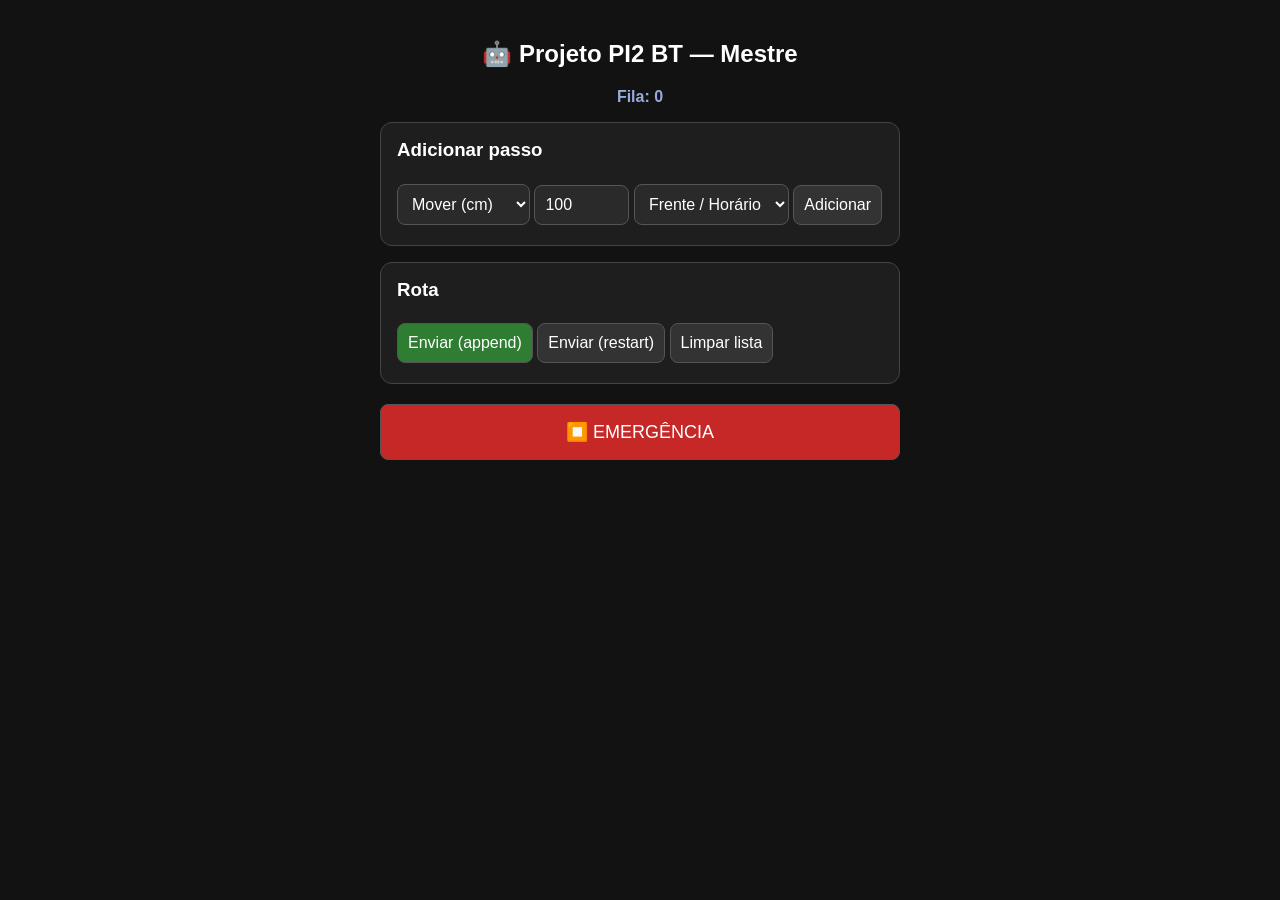
==== esp_master/main/interface/index.html @ 56179489 "feat: integracao mestre<->escravo por UART (protocolo 3 bytes) esp_master: Wi-Fi + servidor web (rot" ====
<!DOCTYPE html>
<html lang="pt-br">
<head>
    <meta charset="UTF-8">
    <meta name="viewport" content="width=device-width, initial-scale=1.0">
    <title>Projeto PI2 BT — Mestre</title>
    <link rel="stylesheet" href="style.css">
</head>
<body>
    <h2>🤖 Projeto PI2 BT — Mestre</h2>
    <div id="status">Fila: 0</div>

    <div class="card">
        <h3>Adicionar passo</h3>
        <select id="tipo">
            <option value="mover">Mover (cm)</option>
            <option value="girar">Girar (graus)</option>
        </select>
        <input id="valor" type="number" value="100" min="0" max="16383">
        <select id="direcao">
            <option value="forward">Frente / Horário</option>
            <option value="anticlockwise">Anti-horário</option>
        </select>
        <button onclick="addPasso()">Adicionar</button>
    </div>

    <div class="card">
        <h3>Rota</h3>
        <ol id="lista"></ol>
        <button class="primary" onclick="enviar('append')">Enviar (append)</button>
        <button onclick="enviar('restart')">Enviar (restart)</button>
        <button onclick="limpar()">Limpar lista</button>
    </div>

    <button class="stop" onclick="emergencia()">⏹️ EMERGÊNCIA</button>
    <div id="msg"></div>

    <script src="app.js"></script>
</body>
</html>
---- esp_master/main/interface/style.css ----
* { box-sizing: border-box; }
body {
    font-family: Arial, sans-serif;
    background: #121212;
    color: #fff;
    margin: 0;
    padding: 20px;
    max-width: 560px;
    margin: 0 auto;
}
h2 { text-align: center; }
#status {
    text-align: center;
    color: #9ad;
    margin-bottom: 16px;
    font-weight: 700;
}
.card {
    background: #1e1e1e;
    border: 1px solid #444;
    border-radius: 12px;
    padding: 16px;
    margin-bottom: 16px;
}
h3 { margin-top: 0; }
select, input, button {
    font-size: 16px;
    padding: 10px;
    border-radius: 8px;
    border: 1px solid #555;
    background: #2a2a2a;
    color: #fff;
    margin: 4px 0;
}
button { cursor: pointer; background: #333; }
button:active { transform: scale(0.97); }
button.primary { background: #2e7d32; }
button.stop { background: #c62828; width: 100%; padding: 16px; font-size: 18px; }
ol { padding-left: 20px; }
li { padding: 4px 0; }
#msg { text-align: center; color: #bbb; margin-top: 12px; min-height: 20px; }
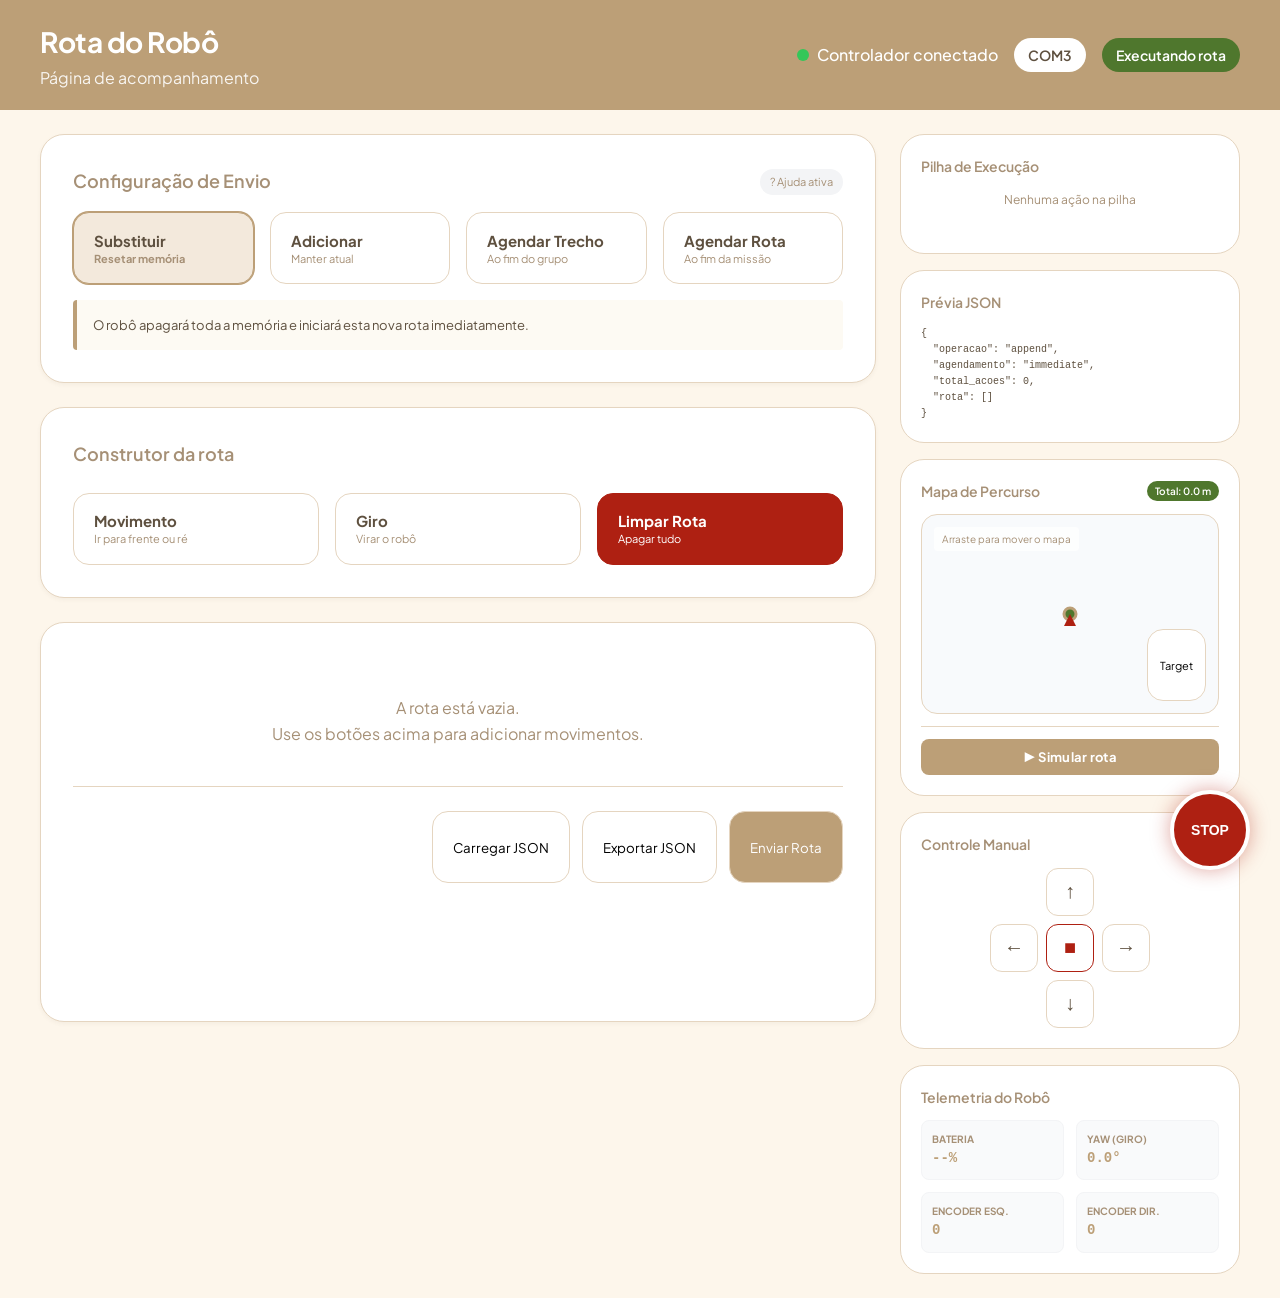
==== commit 2bb077c0: "feat(master): integra a interface da equipe (route builder) com o backend Substitui a pagina minima " ====
--- a/esp_master/main/interface/index.html
+++ b/esp_master/main/interface/index.html
@@ -1,40 +1,181 @@
 <!DOCTYPE html>
-<html lang="pt-br">
+<html lang="pt-BR">
 <head>
-    <meta charset="UTF-8">
-    <meta name="viewport" content="width=device-width, initial-scale=1.0">
-    <title>Projeto PI2 BT — Mestre</title>
-    <link rel="stylesheet" href="style.css">
+  <meta charset="UTF-8">
+  <meta name="viewport" content="width=device-width, initial-scale=1.0">
+  <title>Rota do Robô — ESP32-S3</title>
+  <link rel="preconnect" href="https://fonts.googleapis.com">
+  <link rel="preconnect" href="https://fonts.gstatic.com" crossorigin>
+  <link href="https://fonts.googleapis.com/css2?family=Plus+Jakarta+Sans:wght@400;500;600;700&display=swap" rel="stylesheet">
+  <link rel="stylesheet" href="style.css">
 </head>
 <body>
-    <h2>🤖 Projeto PI2 BT — Mestre</h2>
-    <div id="status">Fila: 0</div>
 
-    <div class="card">
-        <h3>Adicionar passo</h3>
-        <select id="tipo">
-            <option value="mover">Mover (cm)</option>
-            <option value="girar">Girar (graus)</option>
-        </select>
-        <input id="valor" type="number" value="100" min="0" max="16383">
-        <select id="direcao">
-            <option value="forward">Frente / Horário</option>
-            <option value="anticlockwise">Anti-horário</option>
-        </select>
-        <button onclick="addPasso()">Adicionar</button>
+<header class="main-header">
+  <div class="header-titles">
+    <h1>Rota do Robô</h1>
+    <p>Página de acompanhamento</p>
+  </div>
+  <div class="header-status">
+    <div class="status-indicator">
+      <div class="dot"></div>
+      <span>Controlador conectado</span>
     </div>
+    <div class="badge">COM3</div>
+    <div class="badge badge-success">Executando rota</div>
+  </div>
+</header>
 
-    <div class="card">
-        <h3>Rota</h3>
-        <ol id="lista"></ol>
-        <button class="primary" onclick="enviar('append')">Enviar (append)</button>
-        <button onclick="enviar('restart')">Enviar (restart)</button>
-        <button onclick="limpar()">Limpar lista</button>
+<button class="btn-emergency-global" onclick="paradaEmergenciaGlobal()" title="PARADA DE EMERGÊNCIA">STOP</button>
+
+<div class="container">
+  <main class="main-content">
+    
+    <!-- CONFIGURAÇÃO DE ENVIO -->
+    <section class="section-card">
+      <div style="display: flex; justify-content: space-between; align-items: center; margin-bottom: 16px;">
+        <h2 class="section-title" style="margin-bottom: 0;">Configuração de Envio</h2>
+        <div style="font-size: 11px; color: var(--text-muted); background: #f3f4f6; padding: 4px 10px; border-radius: 100px;">? Ajuda ativa</div>
+      </div>
+      <div class="builder-controls sched-grid">
+        <button class="btn-build active" id="mode-restart" onclick="definirConfigEnvio('restart')">
+          <span class="btn-title">Substituir</span>
+          <span class="btn-subtitle">Resetar memória</span>
+        </button>
+        <button class="btn-build" id="mode-append" onclick="definirConfigEnvio('append')">
+          <span class="btn-title">Adicionar</span>
+          <span class="btn-subtitle">Manter atual</span>
+        </button>
+        <button class="btn-build" id="mode-end_path" onclick="definirConfigEnvio('end_path')">
+          <span class="btn-title">Agendar Trecho</span>
+          <span class="btn-subtitle">Ao fim do grupo</span>
+        </button>
+        <button class="btn-build" id="mode-end_route" onclick="definirConfigEnvio('end_route')">
+          <span class="btn-title">Agendar Rota</span>
+          <span class="btn-subtitle">Ao fim da missão</span>
+        </button>
+      </div>
+      <div id="envio-help" class="help-box">
+        O robô apagará toda a memória e iniciará esta nova rota imediatamente.
+      </div>
+    </section>
+
+    <!-- CONSTRUTOR DA ROTA -->
+    <section class="section-card">
+      <h2 class="section-title">Construtor da rota</h2>
+      <div class="builder-controls grid-3">
+        <button class="btn-build" onclick="adicionarAcaoRapida('mover')">
+          <span class="btn-title">Movimento</span>
+          <span class="btn-subtitle">Ir para frente ou ré</span>
+        </button>
+        <button class="btn-build" onclick="adicionarAcaoRapida('girar')">
+          <span class="btn-title">Giro</span>
+          <span class="btn-subtitle">Virar o robô</span>
+        </button>
+        <button class="btn-build btn-danger-solid" onclick="resetarRota()">
+          <span class="btn-title">Limpar Rota</span>
+          <span class="btn-subtitle">Apagar tudo</span>
+        </button>
+      </div>
+    </section>
+
+    <!-- LISTA DE ROTA (Onde os paths aparecem) -->
+    <section class="section-card route-builder-area">
+      <div id="listaPaths">
+        <!-- Injetado via JS -->
+      </div>
+      <div class="mt-auto" style="padding-top: 24px; border-top: 1px solid var(--border); display: flex; justify-content: flex-end; gap: 12px; flex-wrap: wrap;">
+         <input type="file" id="inputArquivo" style="display: none;" onchange="carregarJSON(event)">
+         <button class="btn-build" onclick="document.getElementById('inputArquivo').click()">Carregar JSON</button>
+         <button class="btn-build" onclick="baixarJSON()">Exportar JSON</button>
+         <button class="btn-build" style="background: var(--accent); color: white;" onclick="enviarRota()">Enviar Rota</button>
+      </div>
+    </section>
+
+  </main>
+
+  <aside class="sidebar">
+    <div class="side-panel">
+       <!-- Conteúdo lateral aqui (ex: Pilha, Preview JSON) -->
+       <div style="padding: 20px;">
+         <h3 class="section-title" style="font-size: 14px; margin-bottom: 12px;">Pilha de Execução</h3>
+         <div id="listaPilha"></div>
+       </div>
     </div>
+    <div class="side-panel">
+      <div style="padding: 20px;">
+         <h3 class="section-title" style="font-size: 14px; margin-bottom: 12px;">Prévia JSON</h3>
+         <pre id="previaJson" style="font-size: 10px; overflow: auto; max-height: 200px;"></pre>
+       </div>
+    </div>
+    <div class="side-panel">
+      <div style="padding: 20px;">
+        <div style="display: flex; justify-content: space-between; align-items: center; margin-bottom: 12px;">
+          <h3 class="section-title" style="font-size: 14px; margin-bottom: 0;">Mapa de Percurso</h3>
+          <div class="badge badge-success" id="distanciaTotal" style="font-size: 10px; padding: 2px 8px;">Total: 0.0 m</div>
+        </div>
+        <div class="canvas-container mini-map">
+          <canvas id="canvasRota"></canvas>
+          <div class="canvas-controls">
+            <button class="btn-build btn-sm" onclick="centralizarCanvas()">Target</button>
+          </div>
+          <div class="canvas-hint">Arraste para mover o mapa</div>
+        </div>
+        <div class="sim-controls" id="simControls">
+          <button class="btn-simular" id="btnSimular" onclick="iniciarSimulacao()">&#9654; Simular rota</button>
+          <div class="sim-running" id="simRunning" style="display:none;">
+            <div class="sim-status" id="simStatus"></div>
+            <div class="sim-btns">
+              <button class="btn-sim-pill" id="btnPausar" onclick="pausarSimulacao()">&#10074;&#10074; Pausar</button>
+              <button class="btn-sim-pill" id="btnReiniciar" onclick="reiniciarSimulacao()">&#8635; Reiniciar</button>
+              <button class="btn-sim-pill btn-sim-speed" id="btnVelocidade" onclick="alternarVelocidade()">2&times;</button>
+            </div>
+          </div>
+        </div>
+      </div>
+    </div>
+    <div class="side-panel">
+      <div style="padding: 20px;">
+        <h3 class="section-title" style="font-size: 14px; margin-bottom: 12px;">Controle Manual</h3>
+        <div class="d-pad">
+          <button class="btn-ctrl" onmousedown="comandoManual('frente')" onmouseup="comandoManual('parar')" title="Frente">↑</button>
+          <div class="d-pad-mid">
+            <button class="btn-ctrl" onmousedown="comandoManual('esquerda')" onmouseup="comandoManual('parar')" title="Esquerda">←</button>
+            <button class="btn-ctrl btn-stop" onclick="comandoManual('parar')" title="Parar">■</button>
+            <button class="btn-ctrl" onmousedown="comandoManual('direita')" onmouseup="comandoManual('parar')" title="Direita">→</button>
+          </div>
+          <button class="btn-ctrl" onmousedown="comandoManual('re')" onmouseup="comandoManual('parar')" title="Ré">↓</button>
+        </div>
+      </div>
+    </div>
+    <div class="side-panel">
+      <div style="padding: 20px;">
+        <h3 class="section-title" style="font-size: 14px; margin-bottom: 12px;">Telemetria do Robô</h3>
+        <div class="telemetria-grid">
+          <div class="tel-item">
+            <span class="tel-label">Bateria</span>
+            <span class="tel-value" id="telBateria">--%</span>
+          </div>
+          <div class="tel-item">
+            <span class="tel-label">Yaw (Giro)</span>
+            <span class="tel-value" id="telYaw">0.0°</span>
+          </div>
+          <div class="tel-item">
+            <span class="tel-label">Encoder Esq.</span>
+            <span class="tel-value" id="telEncEsq">0</span>
+          </div>
+          <div class="tel-item">
+            <span class="tel-label">Encoder Dir.</span>
+            <span class="tel-value" id="telEncDir">0</span>
+          </div>
+        </div>
+      </div>
+    </div>
+  </aside>
+</div>
 
-    <button class="stop" onclick="emergencia()">⏹️ EMERGÊNCIA</button>
-    <div id="msg"></div>
+<div id="notificacao"></div>
 
-    <script src="app.js"></script>
+<script src="app.js"></script>
 </body>
 </html>
--- a/esp_master/main/interface/style.css
+++ b/esp_master/main/interface/style.css
@@ -1,41 +1,727 @@
-* { box-sizing: border-box; }
+/* ═══════════════════════════════════════════
+   FONTE
+═══════════════════════════════════════════ */
+@import url('https://fonts.googleapis.com/css2?family=Plus+Jakarta+Sans:wght@400;500;600;700&display=swap');
+
+/* ═══════════════════════════════════════════
+   TEMA BEGE (NOVO DESIGN)
+═══════════════════════════════════════════ */
+:root {
+  --bg:          #fdf6eb;
+  --header-bg:   #bc9f77;
+  --card-bg:     #ffffff;
+  --border:      #e5d5c0;
+  --text-main:   #5e503f;
+  --text-muted:  #a69076;
+  --accent:      #bc9f77;
+  --accent-dim:  #f3e9dc;
+  
+  --success:     #4f772d;
+  --success-bg:  #4f772d;
+  --danger:      #ae2012;
+  --danger-hover:#8b1a0e;
+  
+  --shadow-sm: 0 2px 4px rgba(94, 80, 63, 0.05);
+  --shadow-md: 0 4px 12px rgba(94, 80, 63, 0.08);
+  
+  --radius-lg: 24px;
+  --radius-md: 16px;
+  --radius-sm: 8px;
+}
+
+/* ═══════════════════════════════════════════
+   RESET E BASE
+═══════════════════════════════════════════ */
+*, *::before, *::after {
+  box-sizing: border-box;
+  margin: 0;
+  padding: 0;
+}
+
 body {
-    font-family: Arial, sans-serif;
-    background: #121212;
-    color: #fff;
-    margin: 0;
+  font-family: 'Plus Jakarta Sans', sans-serif;
+  background-color: var(--bg);
+  color: var(--text-main);
+  line-height: 1.6;
+  -webkit-font-smoothing: antialiased;
+}
+
+/* ═══════════════════════════════════════════
+   HEADER
+═══════════════════════════════════════════ */
+.main-header {
+  background-color: var(--header-bg);
+  color: #ffffff;
+  padding: 20px 40px;
+  display: flex;
+  justify-content: space-between;
+  align-items: center;
+}
+
+.header-titles h1 {
+  font-size: 28px;
+  font-weight: 700;
+  letter-spacing: -0.5px;
+}
+
+.header-titles p {
+  font-size: 16px;
+  opacity: 0.9;
+}
+
+.header-status {
+  display: flex;
+  align-items: center;
+  gap: 16px;
+}
+
+.status-indicator {
+  display: flex;
+  align-items: center;
+  gap: 8px;
+  font-weight: 500;
+}
+
+.dot {
+  width: 12px;
+  height: 12px;
+  background-color: #34c759;
+  border-radius: 50%;
+}
+
+.badge {
+  background-color: #ffffff;
+  color: var(--text-main);
+  padding: 6px 14px;
+  border-radius: 100px;
+  font-size: 14px;
+  font-weight: 600;
+}
+
+.canvas-container.mini-map {
+  height: 200px;
+  cursor: move;
+}
+
+.canvas-hint {
+  position: absolute;
+  top: 12px;
+  left: 12px;
+  font-size: 10px;
+  background: rgba(255, 255, 255, 0.8);
+  padding: 4px 8px;
+  border-radius: 4px;
+  color: var(--text-muted);
+  pointer-events: none;
+}
+
+.badge-success {
+  background-color: var(--success);
+  color: #ffffff;
+}
+
+/* ═══════════════════════════════════════════
+   LAYOUT
+═══════════════════════════════════════════ */
+.container {
+  display: grid;
+  grid-template-columns: 1fr 340px;
+  gap: 24px;
+  padding: 24px 40px;
+  max-width: 1600px;
+  margin: 0 auto;
+}
+
+.main-content {
+  display: flex;
+  flex-direction: column;
+  gap: 24px;
+}
+
+.sidebar {
+  display: flex;
+  flex-direction: column;
+  gap: 16px;
+}
+
+/* ═══════════════════════════════════════════
+   CARDS & SEÇÕES
+═══════════════════════════════════════════ */
+.section-card {
+  background: var(--card-bg);
+  border: 1px solid var(--border);
+  border-radius: var(--radius-lg);
+  padding: 32px;
+  box-shadow: var(--shadow-sm);
+}
+
+.section-title {
+  font-size: 18px;
+  font-weight: 600;
+  color: var(--text-muted);
+  margin-bottom: 24px;
+}
+
+/* ═══════════════════════════════════════════
+   OPERAÇÃO (CARDS LADO A LADO)
+═══════════════════════════════════════════ */
+.op-grid {
+  display: grid;
+  grid-template-columns: 1fr 1fr;
+  gap: 20px;
+}
+
+.op-card {
+  border: 1px solid var(--border);
+  border-radius: var(--radius-md);
+  padding: 20px;
+  cursor: pointer;
+  transition: all 0.2s ease;
+  display: flex;
+  flex-direction: column;
+  gap: 4px;
+}
+
+.op-card:hover {
+  background-color: var(--accent-dim);
+  border-color: var(--accent);
+}
+
+.op-card.active {
+  border-color: var(--accent);
+  background-color: var(--accent-dim);
+  box-shadow: 0 0 0 1px var(--accent);
+}
+
+.op-header {
+  display: flex;
+  justify-content: space-between;
+  align-items: center;
+  margin-bottom: 4px;
+}
+
+.op-name {
+  font-weight: 700;
+  font-size: 16px;
+}
+
+.op-tag {
+  background-color: #dbeafe;
+  color: #1e40af;
+  font-size: 12px;
+  padding: 2px 8px;
+  border-radius: 100px;
+  font-weight: 600;
+}
+
+.op-desc {
+  font-size: 13px;
+  color: var(--text-muted);
+}
+
+/* ═══════════════════════════════════════════
+   CONSTRUTOR (BOTÕES)
+═══════════════════════════════════════════ */
+.builder-controls {
+  display: grid;
+  grid-template-columns: repeat(auto-fit, minmax(180px, 1fr));
+  gap: 16px;
+  align-items: stretch;
+}
+
+.btn-build {
+  background: #ffffff;
+  border: 1px solid var(--border);
+  padding: 16px 20px;
+  border-radius: var(--radius-md);
+  cursor: pointer;
+  font-family: inherit;
+  transition: all 0.2s;
+  text-align: center;
+  display: flex;
+  flex-direction: column;
+  justify-content: center;
+  min-height: 72px;
+}
+
+.btn-build:hover {
+  background-color: var(--accent-dim);
+  border-color: var(--accent);
+}
+
+.btn-build.active {
+  background-color: var(--accent-dim);
+  border-color: var(--accent);
+  box-shadow: 0 0 0 1px var(--accent);
+  font-weight: 700;
+}
+
+.builder-controls.grid-3 {
+  grid-template-columns: repeat(auto-fit, minmax(220px, 1fr));
+}
+
+.builder-controls.sched-grid {
+  grid-template-columns: repeat(4, 1fr);
+}
+
+@media (max-width: 768px) {
+  .builder-controls.sched-grid {
+    grid-template-columns: 1fr 1fr;
+  }
+}
+
+.help-box {
+  margin-top: 16px;
+  padding: 12px 16px;
+  background: #fdfaf3;
+  border-left: 4px solid var(--accent);
+  border-radius: 4px;
+  font-size: 13px;
+  color: var(--text-main);
+  line-height: 1.4;
+  min-height: 50px;
+  display: flex;
+  align-items: center;
+}
+
+.btn-danger-solid {
+  background-color: var(--danger) !important;
+  border-color: var(--danger) !important;
+  color: white !important;
+}
+
+.btn-danger-solid:hover {
+  background-color: var(--danger-hover) !important;
+  box-shadow: 0 4px 12px rgba(174, 32, 18, 0.3);
+}
+
+.btn-danger-solid .btn-title,
+.btn-danger-solid .btn-subtitle {
+  color: white !important;
+}
+
+.btn-build .btn-title {
+  display: block;
+  font-weight: 700;
+  font-size: 15px;
+  color: var(--text-main);
+  line-height: 1.2;
+  margin-bottom: 2px;
+}
+
+.btn-build .btn-subtitle {
+  font-size: 11px;
+  color: var(--text-muted);
+}
+
+.btn-danger {
+  background-color: var(--danger);
+  color: #ffffff;
+  border: none;
+  font-weight: 700;
+  font-size: 14px;
+  padding: 16px 20px;
+  border-radius: var(--radius-md);
+  cursor: pointer;
+  transition: background 0.2s;
+  display: flex;
+  align-items: center;
+  justify-content: center;
+  min-height: 72px;
+  text-transform: uppercase;
+  letter-spacing: 0.5px;
+}
+
+.btn-danger:hover {
+  background-color: var(--danger-hover);
+}
+
+/* ═══════════════════════════════════════════
+   SIDEBAR CARDS
+═══════════════════════════════════════════ */
+.side-panel {
+  background: var(--card-bg);
+  border: 1px solid var(--border);
+  border-radius: var(--radius-lg);
+  min-height: 120px;
+}
+
+/* ═══════════════════════════════════════════
+   LISTA DE ROTA
+═══════════════════════════════════════════ */
+.route-builder-area {
+  min-height: 400px;
+}
+
+/* ═══════════════════════════════════════════
+   NOTIFICAÇÃO
+═══════════════════════════════════════════ */
+#notificacao {
+  position: fixed;
+  bottom: 130px;
+  right: 30px;
+  padding: 16px 24px;
+  border-radius: 12px;
+  background: var(--text-main);
+  color: #ffffff;
+  font-weight: 600;
+  transform: translateY(100px);
+  opacity: 0;
+  transition: all 0.3s cubic-bezier(0.175, 0.885, 0.32, 1.275);
+  z-index: 1000;
+}
+
+#notificacao.visivel {
+  transform: translateY(0);
+  opacity: 1;
+}
+
+#notificacao.sucesso { background-color: var(--success); }
+#notificacao.erro { background-color: var(--danger); }
+
+/* Utility */
+.mt-auto { margin-top: auto; }
+.flex-row { display: flex; align-items: center; gap: 12px; }
+
+/* ═══════════════════════════════════════════
+   CONTROLE MANUAL (D-PAD)
+═══════════════════════════════════════════ */
+.d-pad {
+  display: flex;
+  flex-direction: column;
+  align-items: center;
+  gap: 8px;
+}
+
+.d-pad-mid {
+  display: flex;
+  gap: 8px;
+}
+
+.btn-ctrl {
+  width: 48px;
+  height: 48px;
+  border-radius: 12px;
+  border: 1px solid var(--border);
+  background: white;
+  color: var(--text-main);
+  font-size: 20px;
+  font-weight: 700;
+  cursor: pointer;
+  transition: all 0.2s;
+  display: flex;
+  align-items: center;
+  justify-content: center;
+}
+
+.btn-ctrl:hover {
+  background: var(--accent-dim);
+}
+
+.btn-ctrl:active {
+  background: var(--accent);
+  color: white;
+  transform: scale(0.95);
+}
+
+.btn-stop {
+  color: var(--danger);
+  border-color: var(--danger);
+}
+
+.btn-stop:hover {
+  background: #fee2e2;
+}
+
+.btn-stop:active {
+  background: var(--danger);
+}
+
+/* ═══════════════════════════════════════════
+   TELEMETRIA
+═══════════════════════════════════════════ */
+.telemetria-grid {
+  display: grid;
+  grid-template-columns: 1fr 1fr;
+  gap: 12px;
+}
+
+.tel-item {
+  background: #f9fafb;
+  padding: 10px;
+  border-radius: 8px;
+  border: 1px solid #f3f4f6;
+}
+
+.tel-label {
+  display: block;
+  font-size: 10px;
+  color: var(--text-muted);
+  text-transform: uppercase;
+  font-weight: 700;
+}
+
+.tel-value {
+  display: block;
+  font-size: 14px;
+  font-weight: 700;
+  color: var(--accent);
+  font-family: monospace;
+}
+
+/* ═══════════════════════════════════════════
+   EMERGÊNCIA GLOBAL & CANVAS
+═══════════════════════════════════════════ */
+.btn-emergency-global {
+  position: fixed;
+  bottom: 30px;
+  right: 30px;
+  width: 80px;
+  height: 80px;
+  border-radius: 50%;
+  background: var(--danger);
+  color: white;
+  border: 4px solid white;
+  box-shadow: 0 0 20px rgba(174, 32, 18, 0.4);
+  font-weight: 800;
+  font-size: 14px;
+  cursor: pointer;
+  z-index: 2000;
+  transition: all 0.2s;
+  display: flex;
+  align-items: center;
+  justify-content: center;
+}
+
+.btn-emergency-global:hover {
+  transform: scale(1.1);
+  box-shadow: 0 0 30px rgba(174, 32, 18, 0.6);
+}
+
+.btn-emergency-global:active {
+  transform: scale(0.9);
+}
+
+.canvas-container {
+  position: relative;
+  width: 100%;
+  height: 300px;
+  background: #f8fafc;
+  border: 1px solid var(--border);
+  border-radius: var(--radius-md);
+  overflow: hidden;
+}
+
+#canvasRota {
+  width: 100%;
+  height: 100%;
+}
+
+.canvas-controls {
+  position: absolute;
+  bottom: 12px;
+  right: 12px;
+  display: flex;
+  gap: 8px;
+}
+
+.btn-sm {
+  padding: 6px 12px;
+  font-size: 11px;
+  min-width: 0;
+}
+
+/* ═══════════════════════════════════════════
+   SIMULAÇÃO
+═══════════════════════════════════════════ */
+.sim-controls {
+  margin-top: 12px;
+  padding-top: 12px;
+  border-top: 1px solid var(--border);
+  display: flex;
+  flex-direction: column;
+  gap: 10px;
+}
+
+.btn-simular {
+  width: 100%;
+  padding: 10px;
+  background: var(--accent);
+  color: white;
+  border: none;
+  border-radius: var(--radius-sm);
+  font-family: inherit;
+  font-size: 13px;
+  font-weight: 700;
+  cursor: pointer;
+  letter-spacing: 0.3px;
+  transition: background 0.2s, transform 0.1s;
+}
+
+.btn-simular:hover {
+  background: #a88a62;
+}
+
+.btn-simular:active {
+  transform: scale(0.98);
+}
+
+.sim-running {
+  display: flex;
+  flex-direction: column;
+  gap: 8px;
+}
+
+.sim-status {
+  font-size: 11px;
+  color: var(--accent);
+  text-align: center;
+  font-weight: 600;
+  min-height: 14px;
+}
+
+.sim-btns {
+  display: flex;
+  gap: 6px;
+  justify-content: center;
+}
+
+.btn-sim-pill {
+  flex: 1;
+  padding: 6px 8px;
+  background: var(--accent-dim);
+  border: 1px solid var(--border);
+  border-radius: 100px;
+  font-family: inherit;
+  font-size: 11px;
+  font-weight: 600;
+  color: var(--text-main);
+  cursor: pointer;
+  transition: background 0.15s;
+  white-space: nowrap;
+}
+
+.btn-sim-pill:hover {
+  background: #ecddc8;
+}
+
+.btn-sim-speed {
+  flex: 0 0 auto;
+  min-width: 36px;
+  background: var(--bg);
+  color: var(--text-muted);
+}
+
+/* ═══════════════════════════════════════════
+   DRAG AND DROP
+═══════════════════════════════════════════ */
+.acao-item {
+  cursor: grab;
+  user-select: none;
+}
+
+.acao-item:active {
+  cursor: grabbing;
+}
+
+.acao-item.dragging {
+  opacity: 0.5;
+  background: var(--accent-dim);
+  border-style: dashed;
+}
+
+.drag-handle {
+  color: var(--text-muted);
+  font-size: 20px;
+  margin-right: 8px;
+  cursor: grab;
+}
+
+/* ═══════════════════════════════════════════
+   RESPONSIVIDADE (MOBILE)
+═══════════════════════════════════════════ */
+@media (max-width: 1024px) {
+  .container {
+    grid-template-columns: 1fr;
     padding: 20px;
-    max-width: 560px;
-    margin: 0 auto;
-}
-h2 { text-align: center; }
-#status {
-    text-align: center;
-    color: #9ad;
-    margin-bottom: 16px;
-    font-weight: 700;
-}
-.card {
-    background: #1e1e1e;
-    border: 1px solid #444;
-    border-radius: 12px;
-    padding: 16px;
-    margin-bottom: 16px;
-}
-h3 { margin-top: 0; }
-select, input, button {
-    font-size: 16px;
-    padding: 10px;
-    border-radius: 8px;
-    border: 1px solid #555;
-    background: #2a2a2a;
-    color: #fff;
-    margin: 4px 0;
-}
-button { cursor: pointer; background: #333; }
-button:active { transform: scale(0.97); }
-button.primary { background: #2e7d32; }
-button.stop { background: #c62828; width: 100%; padding: 16px; font-size: 18px; }
-ol { padding-left: 20px; }
-li { padding: 4px 0; }
-#msg { text-align: center; color: #bbb; margin-top: 12px; min-height: 20px; }
+  }
+  
+  .sidebar {
+    order: 2;
+  }
+  
+  .main-content {
+    order: 1;
+  }
+}
+
+@media (max-width: 768px) {
+  .main-header {
+    flex-direction: column;
+    align-items: flex-start;
+    gap: 16px;
+    padding: 20px;
+  }
+
+  .header-titles h1 {
+    font-size: 24px;
+  }
+
+  .header-status {
+    width: 100%;
+    flex-wrap: wrap;
+    justify-content: flex-start;
+  }
+
+  .op-grid {
+    grid-template-columns: 1fr;
+  }
+
+  .builder-controls {
+    display: grid;
+    grid-template-columns: 1fr 1fr;
+  }
+
+  .btn-build {
+    padding: 12px;
+    min-width: 0;
+  }
+
+  .acao-item {
+    flex-wrap: wrap !important;
+    padding: 16px !important;
+  }
+
+  .acao-item > div[style*="flex: 1"] {
+    flex-wrap: wrap;
+    gap: 12px !important;
+  }
+
+  .acao-item .direcao-selector {
+    width: 100%;
+    justify-content: center;
+  }
+
+  .tel-value {
+    font-size: 12px;
+  }
+}
+
+@media (max-width: 480px) {
+  .builder-controls {
+    grid-template-columns: 1fr;
+  }
+
+  .btn-danger {
+    width: 100%;
+    margin-left: 0 !important;
+  }
+
+  .route-builder-area .mt-auto {
+    flex-direction: column;
+  }
+
+  .route-builder-area .btn-build {
+    width: 100%;
+  }
+}
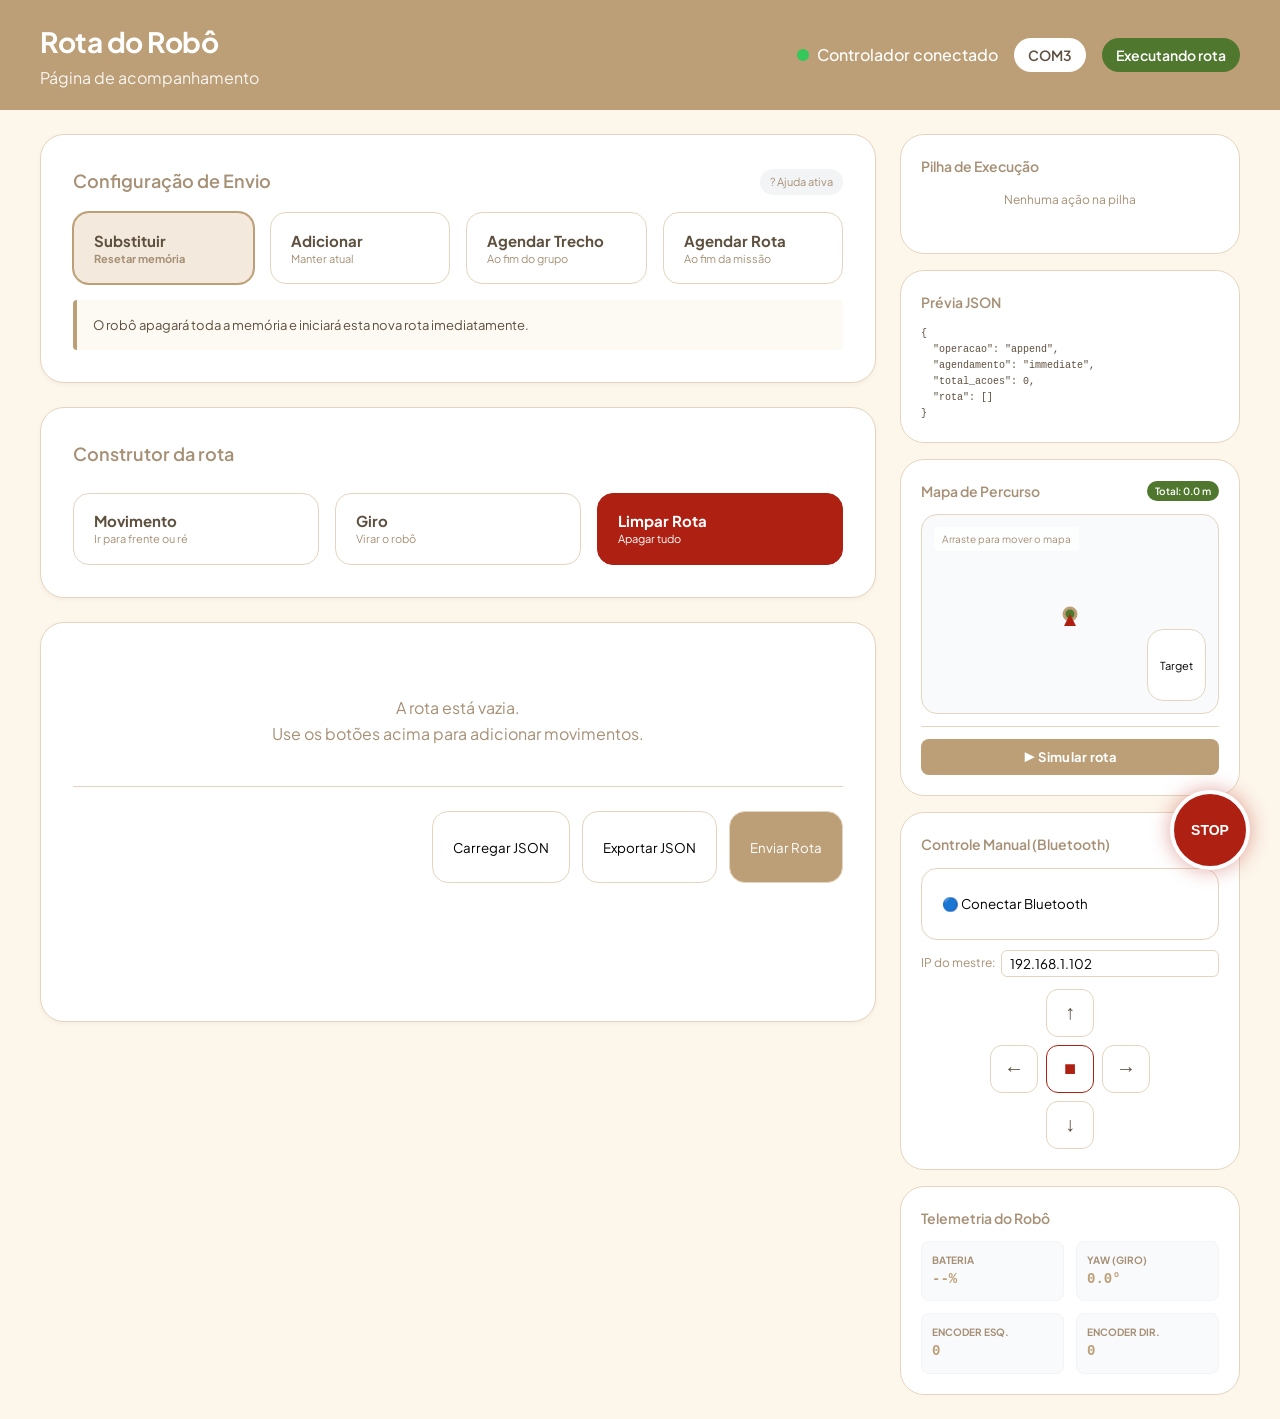
==== commit 3d8896a0: "feat: re (estado 2) + controle manual BLE na pagina + CORS no mestre - Protocolo: estado 2 = linear " ====
--- a/esp_master/main/interface/index.html
+++ b/esp_master/main/interface/index.html
@@ -136,15 +136,20 @@
     </div>
     <div class="side-panel">
       <div style="padding: 20px;">
-        <h3 class="section-title" style="font-size: 14px; margin-bottom: 12px;">Controle Manual</h3>
+        <h3 class="section-title" style="font-size: 14px; margin-bottom: 12px;">Controle Manual (Bluetooth)</h3>
+        <button id="btnBt" class="btn-build" style="width:100%; margin-bottom:10px;" onclick="conectarBluetooth()">🔵 Conectar Bluetooth</button>
+        <div style="display:flex; align-items:center; gap:6px; margin-bottom:12px; font-size:12px; color:var(--text-muted);">
+          <span>IP do mestre:</span>
+          <input id="ipMestre" value="192.168.1.102" style="flex:1; min-width:0; border:1px solid var(--border); border-radius:6px; padding:4px 8px; font-family:inherit;">
+        </div>
         <div class="d-pad">
-          <button class="btn-ctrl" onmousedown="comandoManual('frente')" onmouseup="comandoManual('parar')" title="Frente">↑</button>
+          <button class="btn-ctrl" onmousedown="comandoManual('frente')" onmouseup="comandoManual('parar')" ontouchstart="comandoManual('frente')" ontouchend="comandoManual('parar')" title="Frente">↑</button>
           <div class="d-pad-mid">
-            <button class="btn-ctrl" onmousedown="comandoManual('esquerda')" onmouseup="comandoManual('parar')" title="Esquerda">←</button>
+            <button class="btn-ctrl" onmousedown="comandoManual('esquerda')" onmouseup="comandoManual('parar')" ontouchstart="comandoManual('esquerda')" ontouchend="comandoManual('parar')" title="Esquerda">←</button>
             <button class="btn-ctrl btn-stop" onclick="comandoManual('parar')" title="Parar">■</button>
-            <button class="btn-ctrl" onmousedown="comandoManual('direita')" onmouseup="comandoManual('parar')" title="Direita">→</button>
+            <button class="btn-ctrl" onmousedown="comandoManual('direita')" onmouseup="comandoManual('parar')" ontouchstart="comandoManual('direita')" ontouchend="comandoManual('parar')" title="Direita">→</button>
           </div>
-          <button class="btn-ctrl" onmousedown="comandoManual('re')" onmouseup="comandoManual('parar')" title="Ré">↓</button>
+          <button class="btn-ctrl" onmousedown="comandoManual('re')" onmouseup="comandoManual('parar')" ontouchstart="comandoManual('re')" ontouchend="comandoManual('parar')" title="Ré">↓</button>
         </div>
       </div>
     </div>
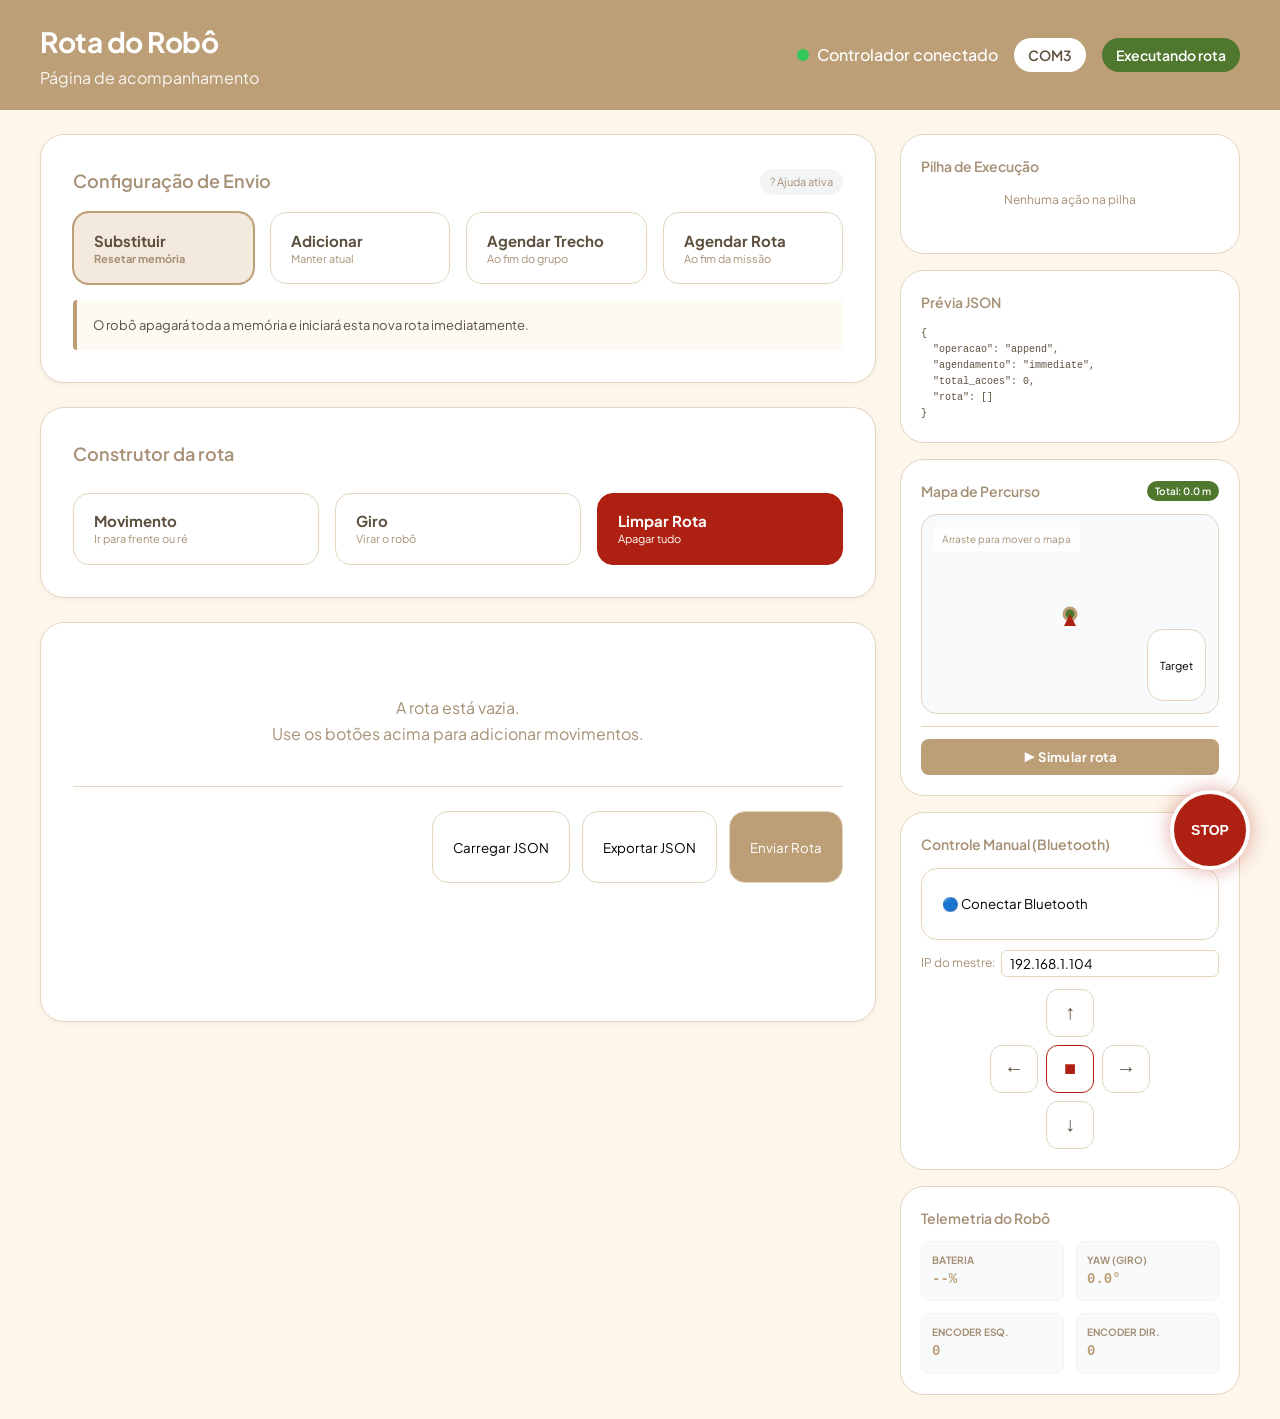
==== commit ad3ffc2b: "feat(interface): controle por teclado (WASD/setas) + IP padrao atual - Teclado: W/A/S/D ou setas dir" ====
--- a/esp_master/main/interface/index.html
+++ b/esp_master/main/interface/index.html
@@ -140,7 +140,7 @@
         <button id="btnBt" class="btn-build" style="width:100%; margin-bottom:10px;" onclick="conectarBluetooth()">🔵 Conectar Bluetooth</button>
         <div style="display:flex; align-items:center; gap:6px; margin-bottom:12px; font-size:12px; color:var(--text-muted);">
           <span>IP do mestre:</span>
-          <input id="ipMestre" value="192.168.1.102" style="flex:1; min-width:0; border:1px solid var(--border); border-radius:6px; padding:4px 8px; font-family:inherit;">
+          <input id="ipMestre" value="192.168.1.104" style="flex:1; min-width:0; border:1px solid var(--border); border-radius:6px; padding:4px 8px; font-family:inherit;">
         </div>
         <div class="d-pad">
           <button class="btn-ctrl" onmousedown="comandoManual('frente')" onmouseup="comandoManual('parar')" ontouchstart="comandoManual('frente')" ontouchend="comandoManual('parar')" title="Frente">↑</button>
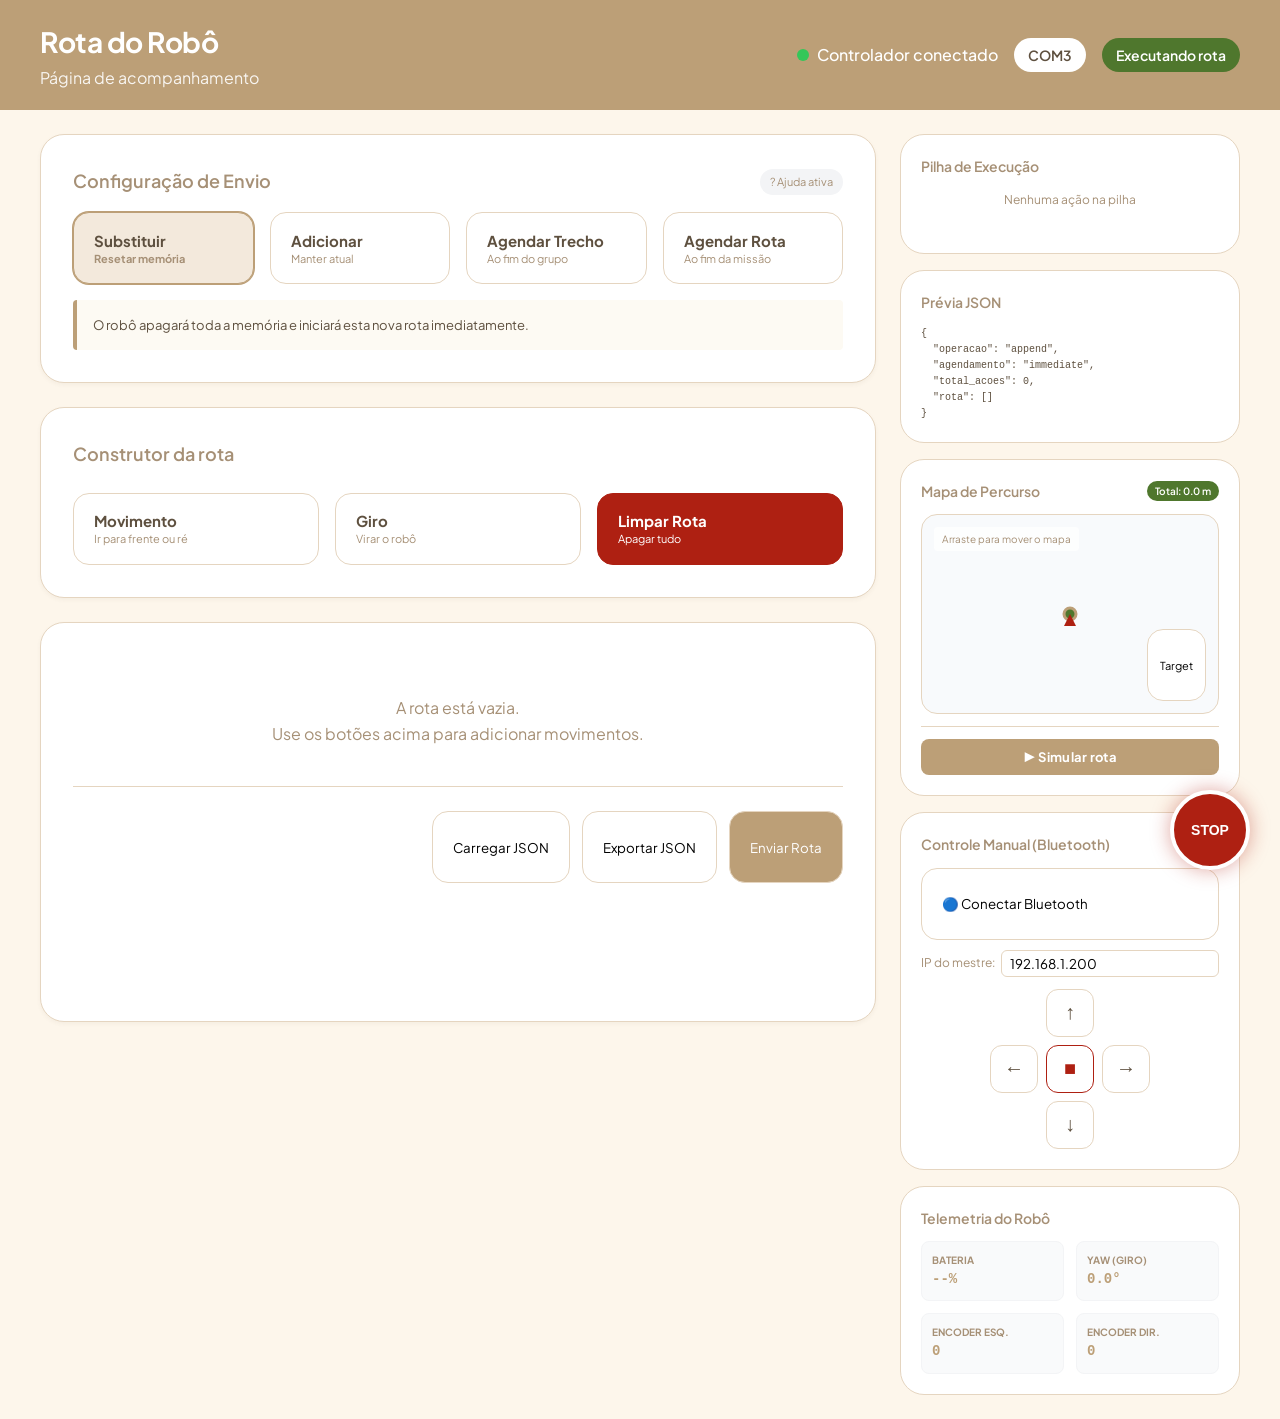
==== commit 3d739e9f: "feat(master): IP fixo 192.168.1.200 (acaba a troca de IP via DHCP) wifi_sta usa IP estatico (192.168" ====
--- a/esp_master/main/interface/index.html
+++ b/esp_master/main/interface/index.html
@@ -140,7 +140,7 @@
         <button id="btnBt" class="btn-build" style="width:100%; margin-bottom:10px;" onclick="conectarBluetooth()">🔵 Conectar Bluetooth</button>
         <div style="display:flex; align-items:center; gap:6px; margin-bottom:12px; font-size:12px; color:var(--text-muted);">
           <span>IP do mestre:</span>
-          <input id="ipMestre" value="192.168.1.104" style="flex:1; min-width:0; border:1px solid var(--border); border-radius:6px; padding:4px 8px; font-family:inherit;">
+          <input id="ipMestre" value="192.168.1.200" style="flex:1; min-width:0; border:1px solid var(--border); border-radius:6px; padding:4px 8px; font-family:inherit;">
         </div>
         <div class="d-pad">
           <button class="btn-ctrl" onmousedown="comandoManual('frente')" onmouseup="comandoManual('parar')" ontouchstart="comandoManual('frente')" ontouchend="comandoManual('parar')" title="Frente">↑</button>
